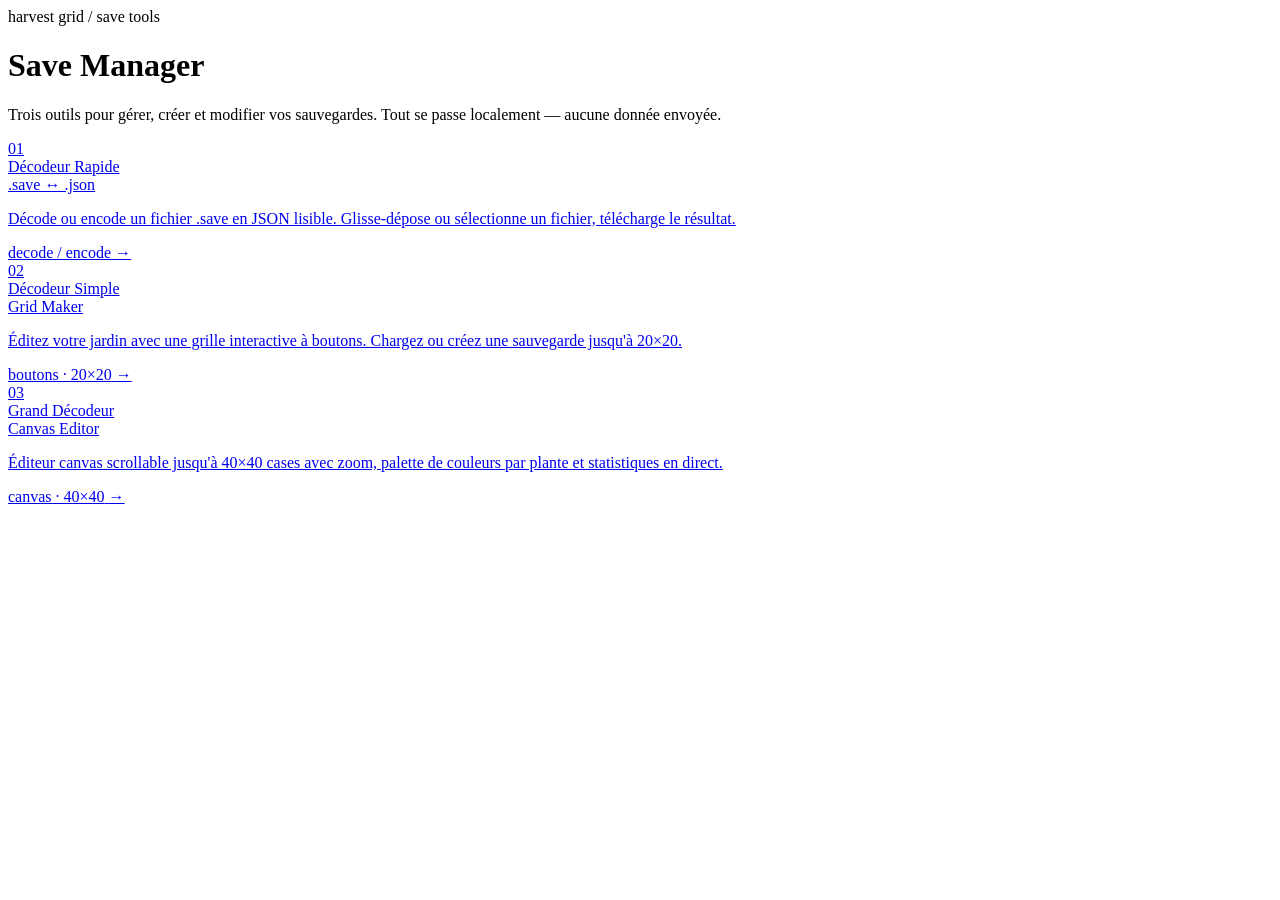
==== index.html @ 953a8eac "Create index.html for Harvest Grid application Initial HTML structure for Harvest Grid application w" ====
<!DOCTYPE html>
<html lang="fr">
<head>
  <meta charset="UTF-8">
  <meta name="viewport" content="width=device-width, initial-scale=1.0">
  <title>Harvest Grid — Save Tools</title>
  <link rel="stylesheet" href="style.css">
</head>
<body>

<div class="page page--narrow">

  <div class="header">
    <div class="header__label">harvest grid / save tools</div>
    <h1 class="header__title">Save <span>Manager</span></h1>
    <p class="header__desc">
      Trois outils pour gérer, créer et modifier vos sauvegardes.
      Tout se passe localement — aucune donnée envoyée.
    </p>
  </div>

  <div class="card-grid">

    <a class="card" href="decodeur_rapide.html">
      <div class="card__num">01</div>
      <div class="card__title">Décodeur Rapide</div>
      <div class="card__subtitle">.save ↔ .json</div>
      <p class="card__desc">
        Décode ou encode un fichier .save en JSON lisible.
        Glisse-dépose ou sélectionne un fichier, télécharge le résultat.
      </p>
      <div class="card__footer">
        <span class="card__tag">decode / encode</span>
        <span class="card__arrow">→</span>
      </div>
    </a>

    <a class="card" href="decodeur_simple.html">
      <div class="card__num">02</div>
      <div class="card__title">Décodeur Simple</div>
      <div class="card__subtitle">Grid Maker</div>
      <p class="card__desc">
        Éditez votre jardin avec une grille interactive à boutons.
        Chargez ou créez une sauvegarde jusqu'à 20×20.
      </p>
      <div class="card__footer">
        <span class="card__tag">boutons · 20×20</span>
        <span class="card__arrow">→</span>
      </div>
    </a>

    <a class="card" href="grand_decodeur.html">
      <div class="card__num">03</div>
      <div class="card__title">Grand Décodeur</div>
      <div class="card__subtitle">Canvas Editor</div>
      <p class="card__desc">
        Éditeur canvas scrollable jusqu'à 40×40 cases avec zoom,
        palette de couleurs par plante et statistiques en direct.
      </p>
      <div class="card__footer">
        <span class="card__tag">canvas · 40×40</span>
        <span class="card__arrow">→</span>
      </div>
    </a>

  </div>

</div>

</body>
</html>
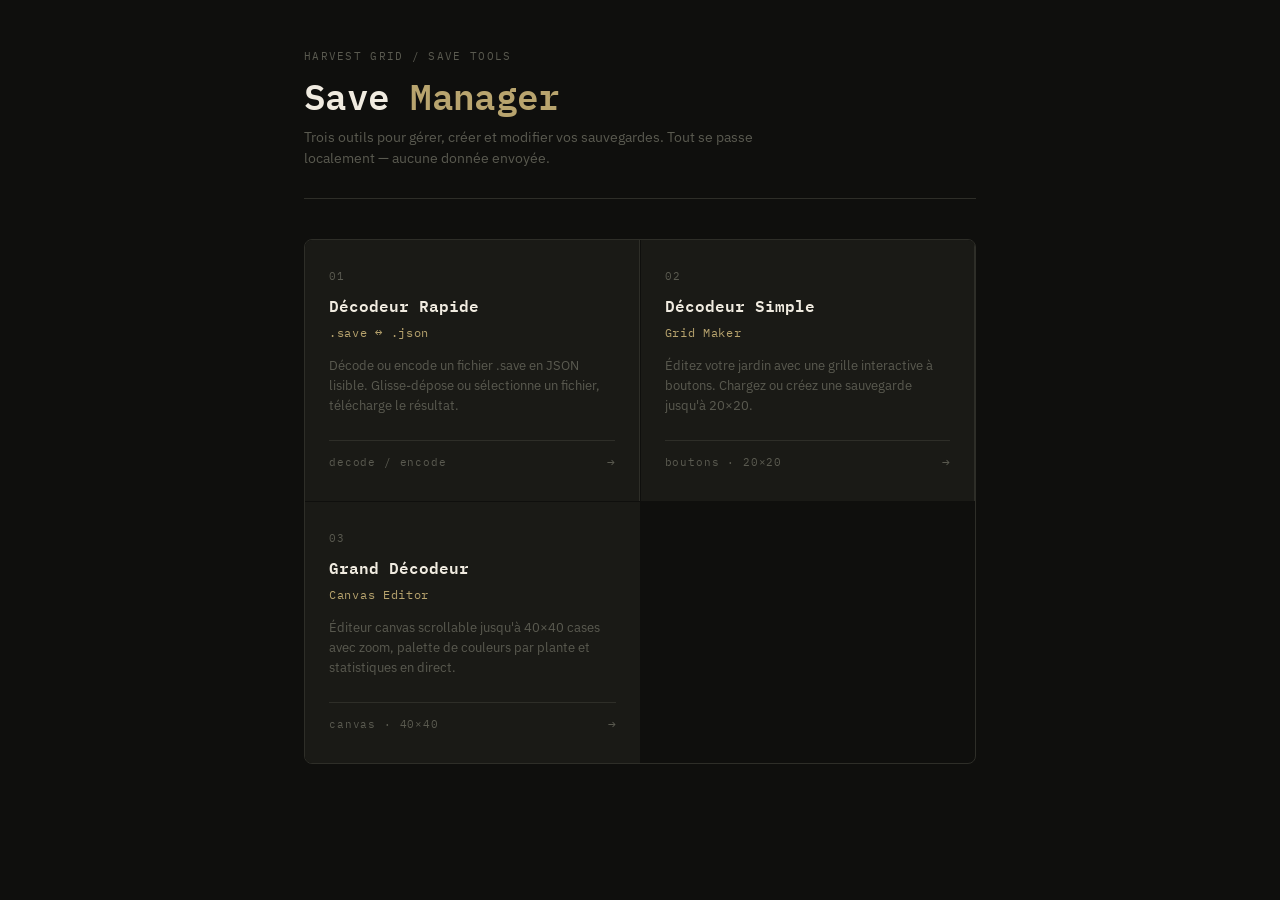
==== commit 66aae617: "Update stylesheet link to use css/style.css" ====
--- a/index.html
+++ b/index.html
@@ -4,7 +4,7 @@
   <meta charset="UTF-8">
   <meta name="viewport" content="width=device-width, initial-scale=1.0">
   <title>Harvest Grid — Save Tools</title>
-  <link rel="stylesheet" href="style.css">
+  <link rel="stylesheet" href="css/style.css">
 </head>
 <body>
 
--- a/css/style.css
+++ b/css/style.css
@@ -0,0 +1,783 @@
+@import url('https://fonts.googleapis.com/css2?family=IBM+Plex+Mono:ital,wght@0,400;0,500;0,600;1,400&family=IBM+Plex+Sans:wght@300;400;500&display=swap');
+
+*, *::before, *::after {
+  box-sizing: border-box;
+  margin: 0;
+  padding: 0;
+}
+
+:root {
+  --bg:       #0f0f0d;
+  --surface:  #1a1a16;
+  --border:   #2e2e28;
+  --muted:    #5a5a50;
+  --text:     #d8d4c8;
+  --heading:  #f0ebe0;
+  --accent:   #b8a46e;
+  --green:    #7aab6a;
+  --red:      #b06060;
+
+  --font-mono: 'IBM Plex Mono', 'Courier New', monospace;
+  --font-body: 'IBM Plex Sans', system-ui, sans-serif;
+
+  --radius: 4px;
+  --radius-lg: 8px;
+  --gap: 16px;
+}
+
+html {
+  font-size: 15px;
+}
+
+body {
+  background: var(--bg);
+  color: var(--text);
+  font-family: var(--font-body);
+  font-weight: 400;
+  line-height: 1.6;
+  min-height: 100vh;
+  -webkit-font-smoothing: antialiased;
+}
+
+a {
+  color: var(--accent);
+  text-decoration: none;
+}
+
+a:hover {
+  text-decoration: underline;
+}
+
+.page {
+  max-width: 1000px;
+  margin: 0 auto;
+  padding: 48px 24px 96px;
+}
+
+.page--narrow {
+  max-width: 720px;
+}
+
+.nav-back {
+  display: inline-flex;
+  align-items: center;
+  gap: 8px;
+  font-family: var(--font-mono);
+  font-size: 0.8rem;
+  color: var(--muted);
+  margin-bottom: 40px;
+  transition: color 0.15s;
+  letter-spacing: 0.04em;
+}
+
+.nav-back:hover {
+  color: var(--text);
+  text-decoration: none;
+}
+
+.nav-back::before {
+  content: '←';
+}
+
+.header {
+  margin-bottom: 40px;
+  border-bottom: 1px solid var(--border);
+  padding-bottom: 28px;
+}
+
+.header__label {
+  font-family: var(--font-mono);
+  font-size: 0.72rem;
+  color: var(--muted);
+  letter-spacing: 0.12em;
+  text-transform: uppercase;
+  margin-bottom: 10px;
+}
+
+.header__title {
+  font-family: var(--font-mono);
+  font-size: clamp(1.6rem, 4vw, 2.4rem);
+  font-weight: 600;
+  color: var(--heading);
+  line-height: 1.15;
+  letter-spacing: -0.02em;
+}
+
+.header__title span {
+  color: var(--accent);
+}
+
+.header__desc {
+  margin-top: 10px;
+  font-size: 0.9rem;
+  color: var(--muted);
+  max-width: 520px;
+}
+
+.btn {
+  display: inline-flex;
+  align-items: center;
+  gap: 7px;
+  font-family: var(--font-mono);
+  font-size: 0.8rem;
+  font-weight: 500;
+  letter-spacing: 0.04em;
+  padding: 9px 18px;
+  border-radius: var(--radius);
+  border: 1px solid var(--border);
+  background: var(--surface);
+  color: var(--text);
+  cursor: pointer;
+  transition: border-color 0.15s, background 0.15s, color 0.15s;
+  white-space: nowrap;
+  text-decoration: none;
+}
+
+.btn:hover {
+  border-color: var(--muted);
+  background: #222220;
+  color: var(--heading);
+  text-decoration: none;
+}
+
+.btn:disabled {
+  opacity: 0.35;
+  cursor: not-allowed;
+}
+
+.btn--primary {
+  background: var(--accent);
+  border-color: var(--accent);
+  color: var(--bg);
+  font-weight: 600;
+}
+
+.btn--primary:hover:not(:disabled) {
+  background: #c8b47e;
+  border-color: #c8b47e;
+  color: var(--bg);
+}
+
+.btn--green {
+  border-color: #4a7a3a;
+  color: var(--green);
+}
+
+.btn--green:hover {
+  background: rgba(122,171,106,0.1);
+  border-color: var(--green);
+  color: var(--green);
+}
+
+.btn--red {
+  border-color: #6a3030;
+  color: var(--red);
+}
+
+.btn--red:hover {
+  background: rgba(176,96,96,0.1);
+  border-color: var(--red);
+  color: var(--red);
+}
+
+.btn--full {
+  width: 100%;
+  justify-content: center;
+}
+
+.field {
+  display: flex;
+  flex-direction: column;
+  gap: 5px;
+}
+
+.field__label {
+  font-family: var(--font-mono);
+  font-size: 0.72rem;
+  color: var(--muted);
+  letter-spacing: 0.08em;
+  text-transform: uppercase;
+}
+
+input[type="number"],
+input[type="text"],
+select,
+textarea {
+  font-family: var(--font-mono);
+  font-size: 0.85rem;
+  background: var(--surface);
+  border: 1px solid var(--border);
+  border-radius: var(--radius);
+  color: var(--text);
+  padding: 8px 12px;
+  outline: none;
+  transition: border-color 0.15s;
+  width: 100%;
+}
+
+input[type="number"]:focus,
+input[type="text"]:focus,
+select:focus,
+textarea:focus {
+  border-color: var(--accent);
+}
+
+select option {
+  background: var(--surface);
+}
+
+textarea {
+  resize: vertical;
+  min-height: 220px;
+  line-height: 1.5;
+}
+
+
+input[type="number"].input--narrow {
+  width: 80px;
+}
+
+.controls {
+  display: flex;
+  flex-wrap: wrap;
+  align-items: flex-end;
+  gap: 12px;
+  padding: 14px 16px;
+  background: var(--surface);
+  border: 1px solid var(--border);
+  border-radius: var(--radius-lg);
+  margin-bottom: 20px;
+}
+
+.stepper {
+  display: flex;
+  align-items: center;
+  gap: 0;
+  border: 1px solid var(--border);
+  border-radius: var(--radius);
+  overflow: hidden;
+}
+
+.stepper__btn {
+  width: 30px;
+  height: 34px;
+  border: none;
+  background: var(--surface);
+  color: var(--muted);
+  font-size: 1rem;
+  cursor: pointer;
+  transition: background 0.15s, color 0.15s;
+  display: flex;
+  align-items: center;
+  justify-content: center;
+}
+
+.stepper__btn:hover {
+  background: #242420;
+  color: var(--text);
+}
+
+.stepper__val {
+  min-width: 36px;
+  text-align: center;
+  font-family: var(--font-mono);
+  font-size: 0.85rem;
+  color: var(--heading);
+  padding: 0 4px;
+  background: var(--surface);
+  height: 34px;
+  display: flex;
+  align-items: center;
+  justify-content: center;
+  border-left: 1px solid var(--border);
+  border-right: 1px solid var(--border);
+}
+
+.panel {
+  background: var(--surface);
+  border: 1px solid var(--border);
+  border-radius: var(--radius-lg);
+  padding: 16px;
+}
+
+.panel__title {
+  font-family: var(--font-mono);
+  font-size: 0.7rem;
+  color: var(--muted);
+  letter-spacing: 0.12em;
+  text-transform: uppercase;
+  margin-bottom: 14px;
+  padding-bottom: 8px;
+  border-bottom: 1px solid var(--border);
+}
+
+.drop-zone {
+  position: relative;
+  border: 1px dashed var(--border);
+  border-radius: var(--radius-lg);
+  padding: 48px 24px;
+  text-align: center;
+  cursor: pointer;
+  transition: border-color 0.2s, background 0.2s;
+  background: var(--surface);
+}
+
+.drop-zone:hover,
+.drop-zone--active {
+  border-color: var(--accent);
+  background: rgba(184,164,110,0.04);
+}
+
+.drop-zone input[type="file"] {
+  position: absolute;
+  inset: 0;
+  opacity: 0;
+  cursor: pointer;
+  width: 100%;
+  height: 100%;
+}
+
+.drop-zone__icon {
+  font-size: 1.8rem;
+  margin-bottom: 10px;
+  opacity: 0.5;
+}
+
+.drop-zone__title {
+  font-family: var(--font-mono);
+  font-size: 0.9rem;
+  color: var(--heading);
+  margin-bottom: 4px;
+}
+
+.drop-zone__sub {
+  font-size: 0.82rem;
+  color: var(--muted);
+}
+
+.drop-zone__file {
+  display: inline-block;
+  margin-top: 12px;
+  font-family: var(--font-mono);
+  font-size: 0.78rem;
+  color: var(--accent);
+  background: rgba(184,164,110,0.08);
+  border: 1px solid rgba(184,164,110,0.2);
+  border-radius: var(--radius);
+  padding: 3px 10px;
+}
+
+
+.output {
+  margin-top: 24px;
+}
+
+.output__header {
+  display: flex;
+  align-items: center;
+  justify-content: space-between;
+  margin-bottom: 8px;
+}
+
+.output__label {
+  font-family: var(--font-mono);
+  font-size: 0.7rem;
+  color: var(--muted);
+  letter-spacing: 0.12em;
+  text-transform: uppercase;
+}
+
+.output__actions {
+  display: flex;
+  gap: 6px;
+}
+
+.mode-toggle {
+  display: inline-flex;
+  border: 1px solid var(--border);
+  border-radius: var(--radius);
+  overflow: hidden;
+  margin-bottom: 24px;
+}
+
+.mode-btn {
+  padding: 9px 20px;
+  font-family: var(--font-mono);
+  font-size: 0.8rem;
+  letter-spacing: 0.04em;
+  background: transparent;
+  border: none;
+  color: var(--muted);
+  cursor: pointer;
+  transition: background 0.15s, color 0.15s;
+  border-right: 1px solid var(--border);
+}
+
+.mode-btn:last-child {
+  border-right: none;
+}
+
+.mode-btn:hover {
+  color: var(--text);
+  background: rgba(255,255,255,0.03);
+}
+
+.mode-btn--active {
+  background: var(--accent);
+  color: var(--bg);
+  font-weight: 600;
+}
+
+.mode-btn--active:hover {
+  background: #c8b47e;
+  color: var(--bg);
+}
+
+
+.card-grid {
+  display: grid;
+  grid-template-columns: repeat(auto-fit, minmax(240px, 1fr));
+  gap: 1px;
+  border: 1px solid var(--border);
+  border-radius: var(--radius-lg);
+  overflow: hidden;
+  margin-top: 40px;
+}
+
+.card {
+  background: var(--surface);
+  padding: 28px 24px;
+  display: flex;
+  flex-direction: column;
+  gap: 8px;
+  text-decoration: none;
+  border-right: 1px solid var(--border);
+  transition: background 0.15s;
+  position: relative;
+}
+
+.card:last-child {
+  border-right: none;
+}
+
+.card:hover {
+  background: #1f1f1a;
+  text-decoration: none;
+}
+
+.card:hover .card__arrow {
+  transform: translateX(3px);
+}
+
+.card__num {
+  font-family: var(--font-mono);
+  font-size: 0.7rem;
+  color: var(--muted);
+  letter-spacing: 0.1em;
+  margin-bottom: 4px;
+}
+
+.card__title {
+  font-family: var(--font-mono);
+  font-size: 1.05rem;
+  font-weight: 600;
+  color: var(--heading);
+  line-height: 1.2;
+}
+
+.card__subtitle {
+  font-size: 0.78rem;
+  color: var(--accent);
+  font-family: var(--font-mono);
+  letter-spacing: 0.06em;
+}
+
+.card__desc {
+  margin-top: 6px;
+  font-size: 0.85rem;
+  color: var(--muted);
+  line-height: 1.55;
+  flex: 1;
+}
+
+.card__footer {
+  display: flex;
+  align-items: center;
+  justify-content: space-between;
+  margin-top: 16px;
+  padding-top: 12px;
+  border-top: 1px solid var(--border);
+}
+
+.card__tag {
+  font-family: var(--font-mono);
+  font-size: 0.7rem;
+  color: var(--muted);
+  letter-spacing: 0.08em;
+}
+
+.card__arrow {
+  font-family: var(--font-mono);
+  font-size: 0.85rem;
+  color: var(--muted);
+  transition: transform 0.2s;
+}
+
+
+.layout {
+  display: flex;
+  gap: 20px;
+  align-items: flex-start;
+}
+
+.sidebar {
+  flex: 0 0 220px;
+  display: flex;
+  flex-direction: column;
+  gap: 12px;
+}
+
+.main-area {
+  flex: 1;
+  min-width: 0;
+}
+
+.stats-table {
+  width: 100%;
+  border-collapse: collapse;
+  font-family: var(--font-mono);
+  font-size: 0.78rem;
+}
+
+.stats-table td {
+  padding: 5px 0;
+  border-bottom: 1px solid var(--border);
+}
+
+.stats-table tr:last-child td {
+  border-bottom: none;
+}
+
+.stats-table td:first-child {
+  color: var(--muted);
+}
+
+.stats-table td:last-child {
+  text-align: right;
+  color: var(--heading);
+}
+
+
+.plant-grid {
+  display: grid;
+  grid-template-columns: 1fr 1fr;
+  gap: 4px;
+}
+
+.plant-btn {
+  padding: 7px 8px;
+  border: 1px solid var(--border);
+  border-radius: var(--radius);
+  background: transparent;
+  color: var(--muted);
+  font-family: var(--font-mono);
+  font-size: 0.75rem;
+  cursor: pointer;
+  text-align: center;
+  transition: background 0.12s, border-color 0.12s, color 0.12s;
+  white-space: nowrap;
+  overflow: hidden;
+  text-overflow: ellipsis;
+}
+
+.plant-btn:hover {
+  border-color: var(--muted);
+  color: var(--text);
+  background: rgba(255,255,255,0.03);
+}
+
+.plant-btn--active {
+  border-color: var(--accent);
+  color: var(--accent);
+  background: rgba(184,164,110,0.08);
+  font-weight: 500;
+}
+
+
+.canvas-wrap {
+  border: 1px solid var(--border);
+  border-radius: var(--radius-lg);
+  overflow: auto;
+  max-height: 580px;
+  background: var(--surface);
+}
+
+canvas {
+  display: block;
+  cursor: crosshair;
+  image-rendering: pixelated;
+}
+
+.zoom-bar {
+  display: flex;
+  align-items: center;
+  gap: 8px;
+  margin-bottom: 8px;
+  justify-content: flex-end;
+}
+
+.zoom-label {
+  font-family: var(--font-mono);
+  font-size: 0.78rem;
+  color: var(--muted);
+  min-width: 36px;
+  text-align: center;
+}
+
+
+.grid-wrap {
+  border: 1px solid var(--border);
+  border-radius: var(--radius-lg);
+  overflow: auto;
+  max-height: 560px;
+  background: var(--surface);
+  padding: 10px;
+}
+
+.grid {
+  display: inline-grid;
+  gap: 2px;
+}
+
+.cell {
+  width: 44px;
+  height: 44px;
+  border-radius: var(--radius);
+  border: 1px solid var(--border);
+  cursor: pointer;
+  display: flex;
+  align-items: center;
+  justify-content: center;
+  font-family: var(--font-mono);
+  font-size: 0.62rem;
+  font-weight: 500;
+  background: #141410;
+  color: var(--muted);
+  transition: background 0.12s, border-color 0.12s;
+  user-select: none;
+}
+
+.cell:hover {
+  border-color: var(--muted);
+}
+
+.cell--unlocked {
+  background: #1e1e14;
+  border-color: rgba(184,164,110,0.25);
+  color: rgba(184,164,110,0.4);
+}
+
+.cell--planted {
+  background: #141e10;
+  border-color: rgba(122,171,106,0.35);
+  color: var(--green);
+}
+
+
+.legend {
+  display: flex;
+  gap: 18px;
+  flex-wrap: wrap;
+  margin-bottom: 12px;
+}
+
+.legend__item {
+  display: flex;
+  align-items: center;
+  gap: 7px;
+  font-family: var(--font-mono);
+  font-size: 0.72rem;
+  color: var(--muted);
+}
+
+.legend__dot {
+  width: 12px;
+  height: 12px;
+  border-radius: 2px;
+  border: 1px solid var(--border);
+  flex-shrink: 0;
+}
+
+
+.toast {
+  position: fixed;
+  bottom: 28px;
+  left: 50%;
+  transform: translateX(-50%) translateY(60px);
+  background: var(--surface);
+  border: 1px solid var(--border);
+  color: var(--text);
+  padding: 10px 24px;
+  border-radius: var(--radius);
+  font-family: var(--font-mono);
+  font-size: 0.8rem;
+  letter-spacing: 0.04em;
+  opacity: 0;
+  pointer-events: none;
+  transition: transform 0.25s ease, opacity 0.25s ease;
+  z-index: 200;
+  white-space: nowrap;
+}
+
+.toast--show {
+  transform: translateX(-50%) translateY(0);
+  opacity: 1;
+}
+
+.toast--ok {
+  border-color: #4a7a3a;
+  color: var(--green);
+}
+
+.toast--err {
+  border-color: #6a3030;
+  color: var(--red);
+}
+
+.hint {
+  font-family: var(--font-mono);
+  font-size: 0.72rem;
+  color: var(--muted);
+  text-align: center;
+  margin-top: 8px;
+  letter-spacing: 0.04em;
+}
+
+.divider {
+  border: none;
+  border-top: 1px solid var(--border);
+  margin: 32px 0;
+}
+
+@media (max-width: 680px) {
+  .layout {
+    flex-direction: column;
+  }
+  .sidebar {
+    flex: none;
+    width: 100%;
+  }
+  .card-grid {
+    grid-template-columns: 1fr;
+  }
+  .card {
+    border-right: none;
+    border-bottom: 1px solid var(--border);
+  }
+  .card:last-child {
+    border-bottom: none;
+  }
+  .controls {
+    gap: 10px;
+  }
+}
